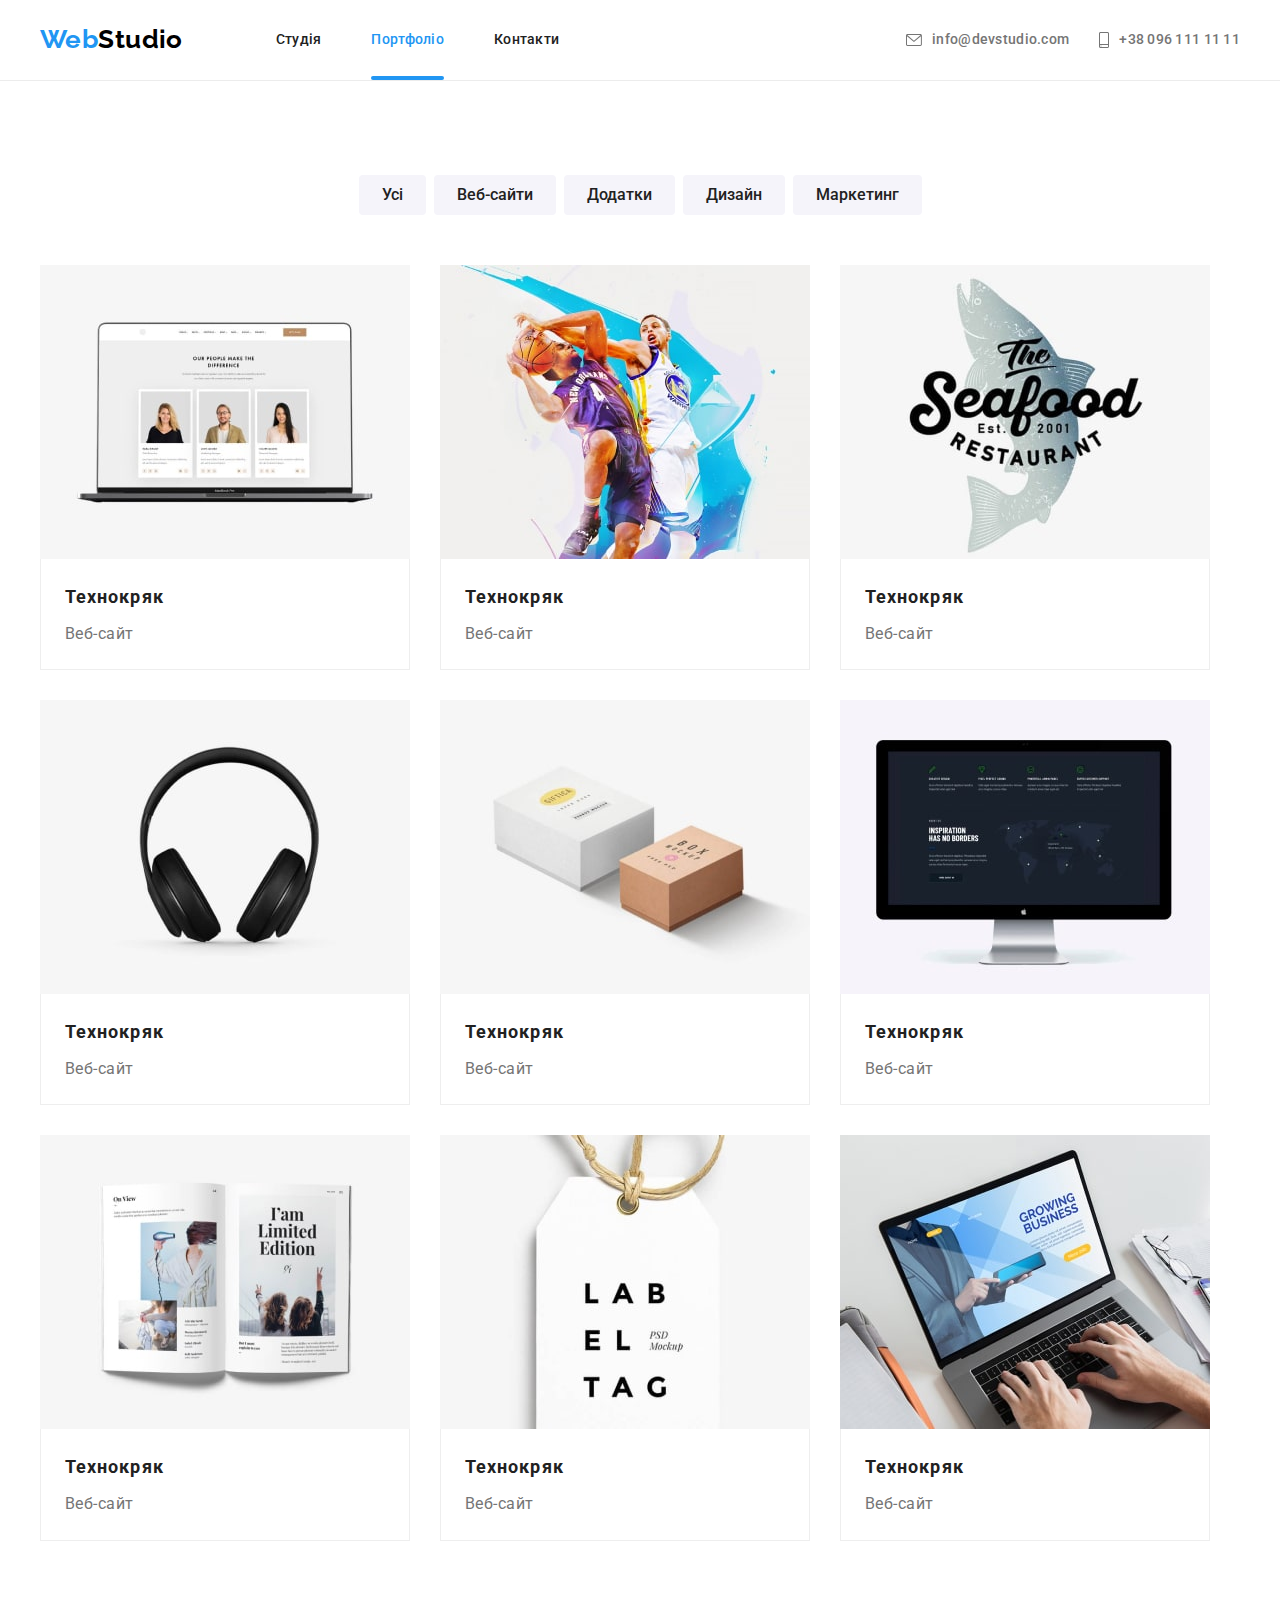
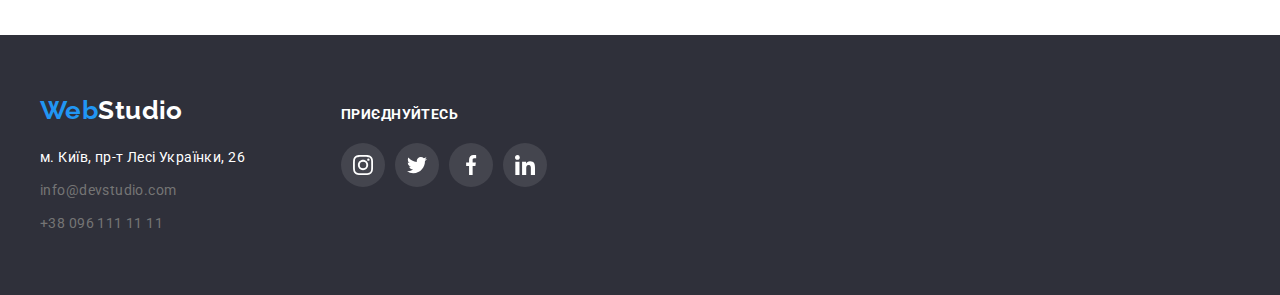
==== portfolio.html @ 0e1ecf7b "Розмітка form Footer" ====
<!DOCTYPE html>
<html lang="uk">
  <head>
    <link rel="stylesheet" href="/css/styles.css" />
    <meta charset="UTF-8" />
    <meta http-equiv="X-UA-Compatible" content="IE=edge" />
    <meta name="viewport" content="width=device-width, initial-scale=1.0" />
    <title>WebStudio</title>
    <link rel="preconnect" href="https://fonts.googleapis.com" />
    <link rel="preconnect" href="https://fonts.gstatic.com" crossorigin />
    <link
      href="https://fonts.googleapis.com/css2?family=Raleway:wght@700&family=Roboto:wght@400;500;700;900&display=swap"
      rel="stylesheet"
    />
    <link
      rel="stylesheet"
      href="https://cdnjs.cloudflare.com/ajax/libs/modern-normalize/1.1.0/modern-normalize.min.css"
      integrity="sha512-wpPYUAdjBVSE4KJnH1VR1HeZfpl1ub8YT/NKx4PuQ5NmX2tKuGu6U/JRp5y+Y8XG2tV+wKQpNHVUX03MfMFn9Q=="
      crossorigin="anonymous"
      referrerpolicy="no-referrer"
    />
    <link rel="stylesheet" href="./css/styles.css" />
  </head>

  <body>
    <!--шапка-->

    <header class="page-header">
      <div class="container header-cont">
        <nav class="header-nav">
          <a href="" class="header-logo link"><span class="logo-accent">Web</span>Studio</a>
          <ul class="site-nav list">
            <li class="site-nav-item">
              <a href="./index.html" class="site-nav-link link">Студія</a>
            </li>
            <li class="site-nav-item">
              <a href="./portfolio.html" class="site-nav-link current link">Портфоліо</a>
            </li>
            <li class="site-nav-item"><a href="" class="site-nav-link link">Контакти</a></li>
          </ul>
        </nav>

        <ul class="auth-nav list">
          <li class="auth-nav-item">
            <a href="mailto:info@devstudio.com" class="cont-link link">
              <svg width="16" height="12" class="auth-nav-icon">
                <use href="./images/icons.svg#icon-envelope"></use>
              </svg>
              info@devstudio.com
            </a>
          </li>
          <li class="auth-nav-item">
            <a href="tel:+380961111111" class="cont-link link"
              ><svg width="10" height="16" class="auth-nav-icon">
                <use href="./images/icons.svg#icon-smartphone"></use></svg
              >+38 096 111 11 11</a
            >
          </li>
        </ul>
      </div>
    </header>

    <main>
      <!--Заголовок сторінки/ приховати-->

      <section class="section">
        <div class="container">
          <!--Заголовок сторінки/ приховати-->
          <h1 class="visually-hidden">Портфоліо</h1>

          <ul class="list ptf-filter">
            <li class="item"><button type="button" class="button-ptf">Усі</button></li>
            <li class="item"><button type="button" class="button-ptf">Веб-сайти</button></li>
            <li class="item"><button type="button" class="button-ptf">Додатки</button></li>
            <li class="item"><button type="button" class="button-ptf">Дизайн</button></li>
            <li class="item"><button type="button" class="button-ptf">Маркетинг</button></li>
          </ul>

          <ul class="ptf-list list">
            <li class="ptf-item">
              <a href="" class="link ptf-link">
                <div class="ptf-thumb">
                  <img
                    src="./images/porfolio/img.techn-min.jpg"
                    alt="Зображення співробітників у моніторі"
                    width="370"
                  />
                  <div class="ptf-overlay">
                    <p>
                      Ресурс пропонує комплексні пропозиції з різним рівнем функціоналу та сервісів.
                      Все це дозволить відвідувачу отримати вичерпні відомості про компанію чи
                      приватну особу.
                    </p>
                  </div>
                </div>

                <div class="ptf-down-block">
                  <h2 class="ptf-title">Технокряк</h2>
                  <p class="ptf-project">Веб-сайт</p>
                </div>
              </a>
            </li>

            <li class="ptf-item">
              <a href="" class="link ptf-link">
                <div class="ptf-thumb">
                  <img
                    src="./images/porfolio/img.poster-min.jpg"
                    alt="2 баскетболіста з м'ячем"
                    width="370"
                  />
                  <div class="ptf-overlay">
                    <p>
                      Ресурс пропонує комплексні пропозиції з різним рівнем функціоналу та сервісів.
                      Все це дозволить відвідувачу отримати вичерпні відомості про компанію чи
                      приватну особу.
                    </p>
                  </div>
                </div>

                <div class="ptf-down-block">
                  <h2 class="ptf-title">Технокряк</h2>
                  <p class="ptf-project">Веб-сайт</p>
                </div>
              </a>
            </li>

            <li class="ptf-item">
              <a href="" class="link ptf-link">
                <div class="ptf-thumb">
                  <img
                    src="./images/porfolio/img.seafood-min.jpg"
                    alt="Назва ресторану на фоні риби"
                    width="370"
                  />
                  <div class="ptf-overlay">
                    <p>
                      Ресурс пропонує комплексні пропозиції з різним рівнем функціоналу та сервісів.
                      Все це дозволить відвідувачу отримати вичерпні відомості про компанію чи
                      приватну особу.
                    </p>
                  </div>
                </div>

                <div class="ptf-down-block">
                  <h2 class="ptf-title">Технокряк</h2>
                  <p class="ptf-project">Веб-сайт</p>
                </div>
              </a>
            </li>

            <li class="ptf-item">
              <a href="" class="link ptf-link">
                <div class="ptf-thumb">
                  <img src="./images/porfolio/img.prime-min.jpg" alt="навушники" width="370" />
                  <div class="ptf-overlay">
                    <p>
                      Ресурс пропонує комплексні пропозиції з різним рівнем функціоналу та сервісів.
                      Все це дозволить відвідувачу отримати вичерпні відомості про компанію чи
                      приватну особу.
                    </p>
                  </div>
                </div>

                <div class="ptf-down-block">
                  <h2 class="ptf-title">Технокряк</h2>
                  <p class="ptf-project">Веб-сайт</p>
                </div>
              </a>
            </li>

            <li class="ptf-item">
              <a href="" class="link ptf-link">
                <div class="ptf-thumb">
                  <img src="./images/porfolio/img.boxes-min.jpg" alt="2 коробки" width="370" />
                  <div class="ptf-overlay">
                    <p>
                      Ресурс пропонує комплексні пропозиції з різним рівнем функціоналу та сервісів.
                      Все це дозволить відвідувачу отримати вичерпні відомості про компанію чи
                      приватну особу.
                    </p>
                  </div>
                </div>

                <div class="ptf-down-block">
                  <h2 class="ptf-title">Технокряк</h2>
                  <p class="ptf-project">Веб-сайт</p>
                </div>
              </a>
            </li>

            <li class="ptf-item">
              <a href="" class="link ptf-link">
                <div class="ptf-thumb">
                  <img
                    src="./images/porfolio/img.inspiration-min.jpg"
                    alt="Монітор комп'ютера із зображенням мапи світу"
                    width="370"
                  />
                  <div class="ptf-overlay">
                    <p>
                      Ресурс пропонує комплексні пропозиції з різним рівнем функціоналу та сервісів.
                      Все це дозволить відвідувачу отримати вичерпні відомості про компанію чи
                      приватну особу.
                    </p>
                  </div>
                </div>

                <div class="ptf-down-block">
                  <h2 class="ptf-title">Технокряк</h2>
                  <p class="ptf-project">Веб-сайт</p>
                </div>
              </a>
            </li>

            <li class="ptf-item last-line">
              <a href="" class="link ptf-link">
                <div class="ptf-thumb">
                  <img
                    src="./images/porfolio/img.limited-min.jpg"
                    alt="розгорнута книга"
                    width="370"
                  />
                  <div class="ptf-overlay">
                    <p>
                      Ресурс пропонує комплексні пропозиції з різним рівнем функціоналу та сервісів.
                      Все це дозволить відвідувачу отримати вичерпні відомості про компанію чи
                      приватну особу.
                    </p>
                  </div>
                </div>

                <div class="ptf-down-block">
                  <h2 class="ptf-title">Технокряк</h2>
                  <p class="ptf-project">Веб-сайт</p>
                </div>
              </a>
            </li>

            <li class="ptf-item last-line">
              <a href="" class="link ptf-link">
                <div class="ptf-thumb">
                  <img
                    src="./images/porfolio/img.lab-min.jpg"
                    alt="Етикетка з надписом LAB EL TAG"
                    width="370"
                  />
                  <div class="ptf-overlay">
                    <p>
                      Ресурс пропонує комплексні пропозиції з різним рівнем функціоналу та сервісів.
                      Все це дозволить відвідувачу отримати вичерпні відомості про компанію чи
                      приватну особу.
                    </p>
                  </div>
                </div>

                <div class="ptf-down-block">
                  <h2 class="ptf-title">Технокряк</h2>
                  <p class="ptf-project">Веб-сайт</p>
                </div>
              </a>
            </li>

            <li class="ptf-item last-line">
              <a href="" class="link ptf-link">
                <div class="ptf-thumb">
                  <img
                    src="./images/porfolio/img.growing-min.jpg"
                    alt="Руки, які печатають на клавіатурі ноутбука"
                    width="370"
                  />
                  <div class="ptf-overlay">
                    <p>
                      Ресурс пропонує комплексні пропозиції з різним рівнем функціоналу та сервісів.
                      Все це дозволить відвідувачу отримати вичерпні відомості про компанію чи
                      приватну особу.
                    </p>
                  </div>
                </div>

                <div class="ptf-down-block">
                  <h2 class="ptf-title">Технокряк</h2>
                  <p class="ptf-project">Веб-сайт</p>
                </div>
              </a>
            </li>
          </ul>
        </div>
      </section>
    </main>

    <footer class="foot">
      <div class="container foot-cont">
        <div class="foot-adress">
          <a href="" class="foot-logo logo link"><span class="logo-accent">Web</span>Studio</a>
          <address>
            <ul class="foot-address-list list">
              <li>
                <a href="" class="foot-address-link link">м. Київ, пр-т Лесі Українки, 26</a>
              </li>
              <li>
                <a href="mailto:info@devstudio.com" class="foot-contakts-link link"
                  >info@devstudio.com</a
                >
              </li>
              <li>
                <a href="tel:+380961111111" class="foot-contakts-link link">+38 096 111 11 11</a>
              </li>
            </ul>
          </address>
        </div>

        <div class="foot-wellcome">
          <h3 class="foot-title title">приєднуйтесь</h3>
          <ul class="wellcome-list list">
            <li class="foot-icons-item">
              <a class="foot-soc-link" href="">
                <svg width="20" height="20" class="foot-soc-icon">
                  <use href="./images/icons.svg#icon-instagram"></use>
                </svg>
              </a>
            </li>
            <li class="foot-icons-item">
              <a class="foot-soc-link" href="">
                <svg width="20" height="20" class="foot-soc-icon">
                  <use href="./images/icons.svg#icon-twitter"></use>
                </svg>
              </a>
            </li>
            <li class="foot-icons-item">
              <a class="foot-soc-link" href="">
                <svg width="20" height="20" class="foot-soc-icon">
                  <use href="./images/icons.svg#icon-facebook"></use>
                </svg>
              </a>
            </li>
            <li class="foot-icons-item">
              <a class="foot-soc-link" href="">
                <svg width="20" height="20" class="foot-soc-icon">
                  <use href="./images/icons.svg#icon-linkedin"></use>
                </svg>
              </a>
            </li>
          </ul>
        </div>
      </div>
    </footer>
    <div class="backdrop is-hidden data-modal">
      <div class="modal">
        <button class="modal-button">
          <svg width="18" height="18" class="modal-button-icon">
            <use href="./images/icons.svg#icon-close-black-modal"></use>
          </svg>
        </button>
      </div>
    </div>

    <script src="./js/modal.js"></script>
  </body>
</html>
---- css/styles.css ----
/* Колір основного тексту #757575 */
/* Додатковий колір #212121 */
/* Білий (Хедер) #FFFFFF */
/* Чорний #000000 */
/* Сірий фон #2F303A; */
/* Акцент #2196F3 */
/* Фон додатковий #F5F4FA; */
:root {
  --brand-color: #757575;
  --second-color: #212121;
  --main-background: #ffffff;
  --background-head: #2f303a;
  --background-add: #f5f4fa;
  --accent-color: #2196f3;
  --head-logo: #000000;
  --border-color: #eeeeee;
  --line-header: #ececec;
  --soc-link: #afb1b8;
}
body {
  margin: 0;
  background-color: var(--main-background);
  color: var(--brand-color);
  font-family: 'Roboto', sans-serif;
  font-size: 14px;
  letter-spacing: 0.03em;
}

/* -----Utilit classes---- */
.list {
  padding: 0;
  margin: 0;
  list-style: none;
}

.link {
  text-decoration: none;
}

h1,
h2,
h3,
h4,
h5,
h6,
p {
  margin: 0;
}
ul {
  margin: 0;
  padding-left: 0;
}
img {
  display: block;
}
.title {
  margin-bottom: 10px;

  font-weight: 700;
  font-size: 14px;
  line-height: 1.14;
  letter-spacing: 0.03em;
  text-transform: uppercase;
}
.visually-hidden {
  position: absolute;
  width: 1px;
  height: 1px;
  margin: -1px;
  border: 0;
  padding: 0;
  white-space: nowrap;
  clip-path: inset(100%);
  clip: rect(0 0 0 0);
  overflow: hidden;
}

.button {
  border-radius: 4px;
  border: none;

  display: inline-block;

  font-family: inherit;
  cursor: pointer;

  background-color: var(--accent-color);
  color: var(--main-background);

  font-weight: 700;
  font-size: 16px;
  line-height: 1.88;
  /* display: flex; */
  /* align-items: center; */
  text-align: center;
  letter-spacing: 0.06em;
}

/*-------outline и beckground убрать--------*/

.container {
  width: 1200px;
  margin: 0 auto;
  /* margin: 0 auto; то же самое*/
  padding-right: 15px;
  padding-left: 15px;
  /* outline: 2px solid tomato; */
}

/* -----------------header ----------*/

.page-header {
  border-bottom: 1px solid var(--line-header);
}
/* .header-cont {
  /* border-bottom: 1px solid var(--line-header); 
} */
.header-cont,
.header-nav,
.auth-nav,
.cont-link {
  display: flex;
  align-items: center;
}
.header-cont {
  height: 80px;
}

.header-logo {
  margin-right: 93px;

  color: var(--head-logo);
  font-weight: 700;
  font-size: 26px;
  line-height: 1.2;
  font-family: 'Raleway', sans-serif;
}
.logo-accent {
  color: var(--accent-color);
}
.site-nav {
  display: flex;
}
.site-nav-link {
  position: relative;

  display: block;
  align-items: center;
  padding-top: 32px;
  padding-bottom: 32px;

  color: var(--second-color);

  font-weight: 500;
  line-height: 1.14;
  letter-spacing: 0.02em;

  transition-property: color, background-color, box-shadow;
  transition-duration: 250ms;
  transition-timing-function: cubic-bezier(0.4, 0, 0.2, 1);
}
.site-nav-link:hover,
.site-nav-link:focus,
.site-nav-link:active {
  color: var(--accent-color);
}
.site-nav-link.current {
  color: var(--accent-color);
}
.site-nav .site-nav-item + .site-nav-item {
  margin-left: 50px;
}
/* .site-nav .item:not(:last-child) {
  margin-right: 50px;
} */
.site-nav-link.current::after {
  content: '';
  position: absolute;

  bottom: 0;
  left: 0;

  width: 100%;
  height: 4px;

  border-radius: 2px;
  background-color: var(--accent-color);
}

.auth-nav {
  margin-left: auto;
  justify-content: center;

  gap: 10;
}

.auth-nav .auth-nav-item + .auth-nav-item {
  margin-left: 30px;
}
.auth-nav-icon {
  fill: currentColor;
  margin-right: 10px;
}
/* .item .cont-link::before {
  display: inline-block;
  content: '';
  margin-right: 10px;
  background-size: contain;
  /* background-position: bottom; 
} */
/* .item .cont-link.icon-letter::before {
  height: 12px;
  width: 16px;
  background-image: url(../images/icons/letter-icon.svg);
}
.item .cont-link.icon-mobile::before {
  height: 16px;
  width: 10px;
  background-image: url(../images/icons/mobile-icon.svg);
} */
.cont-link {
  color: var(--brand-color);

  font-weight: 500;
  line-height: 1.14;
  letter-spacing: 0.02em;

  transition-property: color, background-color, box-shadow;
  transition-duration: 250ms;
  transition-timing-function: cubic-bezier(0.4, 0, 0.2, 1);
}
.cont-link:hover,
.contakts .cont-link:focus {
  color: var(--accent-color);
}
/* .icon-letter:hover,
.icon-letter:focus {
  color: var(--accent-color);
} */
/* Main */
/* -----------hero-------------- */
/* Героя сказано - в контейнер не оборачиваем */
/* .hero-container {
  width: 1600px;
  height: 600px;
  margin-left: auto;
  margin-right: auto;
  padding-top: 200px;

  background-color: var(--background-head);
  /* margin: 0 auto; то же самое*/
/* padding-left: 15px;
  padding-right: 15px; 
} */
.hero {
  text-align: center;
  /* background-color: var(--background-head); */

  max-width: 1600px;
  height: 600px;
  padding-top: 200px;
  padding-bottom: 200px;

  background-image: linear-gradient(to right, rgba(47, 48, 58, 0.4), rgba(47, 48, 58, 0.4)),
    url(../images/Img-Overlay.jpg);

  background-size: cover;
  background-repeat: no-repeat;
  background-position: center;
}
.hero-title {
  color: var(--main-background);
  width: 696px;
  margin-left: auto;
  margin-right: auto;

  font-weight: 900;
  font-size: 44px;
  line-height: 1.36;

  letter-spacing: 0.06em;
  text-transform: uppercase;

  margin-bottom: 30px;
}
.hero-button {
  min-width: 216px;
  padding: 10px 30px;
}

/* ---------------MAIN--------------------- */

/* section bacgr убр*/
.section {
  padding-top: 94px;
  padding-bottom: 94px;
}
.section.no-padding-top {
  padding-top: 0;
}
.section-title {
  margin-bottom: 50px;

  color: var(--second-color);

  font-size: 36px;
  line-height: 1.17;
  text-align: center;
  letter-spacing: 0.03em;
}

/* ---------benefits---------- */

.benefits-list {
  display: flex;
  flex-wrap: wrap;
  margin: -15px;

  line-height: 1.7;
}
.benefits-icons-bg {
  background-color: var(--background-add);
  border-radius: 4px;

  height: 120px;
  margin-bottom: 20px;

  display: flex;
  justify-content: center;
  align-items: center;
}

.benefits-list .benefits-item {
  width: 270px;
  margin: 15px;
}
/* .benefits-list .item::before {
  display: block;
  content: '';
  height: 120px;
  background-size: contain;
  margin-bottom: 30px;
  /* background-color: #2f303a;
  outline: 1px solid red; 
}
/* .benefits-list .item.icon-radar::before {
  background-image: url(../images/icons/radar-icon.svg);
}
.benefits-list .item.icon-clock::before {
  background-image: url(../images/icons/clock-icon.svg);
}
.benefits-list .item.icon-computer::before {
  background-image: url(../images/icons/computer-icon.svg);
}
.benefits-list .item.icon-astronaut::before {
  background-image: url(../images/icons/astronaut-icon.svg);
} */

.benefits-title {
  color: var(--second-color);
}

/* -------------work-------------- */
.work-list {
  display: flex;
  flex-wrap: wrap;
  margin: -15px;
}
.work-list .work-item {
  margin: 15px;
}
.work-thumb {
  position: relative;
}
.work-label {
  position: absolute;
  bottom: 0;

  display: flex;
  justify-content: center;
  align-items: center;

  width: 100%;
  height: 70px;

  background-color: rgba(47, 48, 58, 0.8);
}
.work-item .title {
  margin-bottom: 0;
  color: var(--main-background);
}
/* ------------team--------------- */

.section-team {
  background-color: var(--background-add);
}
.team-list {
  display: flex;
  flex-wrap: wrap;
  /* -----возм нужно заменить на align-items----- */
  text-align: center;
  margin: -15px;

  font-size: 16px;
  line-height: 1.2;
}

/* ---------team list возм убр----------- */
.team-list .team-item {
  margin: 15px;
  padding-bottom: 30px;

  background-color: var(--main-background);
  box-shadow: 0px 1px 3px rgba(0, 0, 0, 0.12), 0px 1px 1px rgba(0, 0, 0, 0.14),
    0px 2px 1px rgba(0, 0, 0, 0.2);
  border-radius: 0px 0px 4px 4px;
}

.team-title {
  margin-top: 30px;
  margin-bottom: 10px;

  color: var(--second-color);

  font-weight: 500;
  font-size: 16px;
  line-height: 1.2;
  letter-spacing: 0.03em;
}
.team-list .icons-list {
  margin-top: 16px;
}
.icons-list {
  display: flex;
  justify-content: center;
  align-items: center;
}

.team-icons-item {
  width: 44px;
  height: 44px;
}
.team-icons-item:not(:last-child) {
  margin-right: 10px;
}

.team-soc-link {
  color: var(--soc-link);

  display: flex;
  justify-content: center;
  align-items: center;

  border-radius: 50%;
  width: 100%;
  height: 100%;

  transition-property: color, background-color, box-shadow;
  transition-duration: 250ms;
  transition-timing-function: cubic-bezier(0.4, 0, 0.2, 1);
}
.team-soc-link:hover,
.team-soc-link:focus {
  background-color: var(--accent-color);
  color: var(--main-background);
}
.team-icon {
  fill: currentColor;
}

/* .icons .icon:not(:last-child) {
  margin-right: 10px;
} */
/* .icon-insta {
  background-image: url(../images/icons/instagram.svg);
}
.icon-tw {
  background-image: url(../images/icons/twitter.svg);
}
.icon-fb {
  background-image: url(../images/icons/facebook.svg);
}
.icon-ln {
  background-image: url(../images/icons/linkedin.svg);
} */

/* ----------Clients-------------- */
.clients-list {
  display: flex;
  flex-wrap: wrap;
  justify-content: center;
  align-items: center;
  gap: 30px;
}
/* --------возм нужно color задать ------------*/
.clients-item {
  width: 170px;
  height: 92px;
}
.clients-link {
  display: flex;
  justify-content: center;
  align-items: center;

  border: 1px solid #afb1b8;
  border-radius: 4px;

  width: 100%;
  height: 100%;
  color: var(--soc-link);

  transition-property: color, background-color, box-shadow;
  transition-duration: 250ms;
  transition-timing-function: cubic-bezier(0.4, 0, 0.2, 1);
}

/* .clients-item:hover,
.clients-item:focus {
  color: var(--accent-color);
} */
.clients-link:hover,
.clients-link:focus {
  color: var(--accent-color);
  border-color: var(--accent-color);
}

.klients-icon {
  fill: currentColor;
}

/*---------- footer------------ */

.foot {
  background-color: var(--background-head);
  padding-top: 60px;
  padding-bottom: 60px;
}
.foot-cont {
  display: flex;
}

.foot-logo {
  display: block;
  margin-bottom: 20px;

  color: var(--main-background);

  font-family: 'Raleway', sans-serif;
  font-weight: 700;
  font-size: 26px;
  line-height: 1.2;
}

.foot-address-list {
  width: 231px;
  font-style: normal;
  line-height: 1.7;
}
.foot-address-link {
  /* display: block; */
  color: var(--main-background);

  transition-property: color, background-color, box-shadow;
  transition-duration: 250ms;
  transition-timing-function: cubic-bezier(0.4, 0, 0.2, 1);
}
.foot-address-link:hover,
.foot-address-link:focus {
  color: var(--accent-color);
}

.foot-contakts-link {
  display: block;
  margin-top: 9px;

  color: var(--brand-color);
  transition-property: color, background-color, box-shadow;
  transition-duration: 250ms;
  transition-timing-function: cubic-bezier(0.4, 0, 0.2, 1);
}

.foot-contakts-link:hover,
.foot-contakts-link:focus {
  color: var(--accent-color);
}
/* .foot-address {
  width: 231px;
} */
.foot-wellcome {
  margin-left: 70px;
}
.foot-title.title {
  margin-top: 12px;
  margin-bottom: 20px;
  color: var(--main-background);
}
.wellcome-list {
  display: flex;
  gap: 10px;
}
.foot-icons-item {
  width: 44px;
  height: 44px;
}
.foot-soc-link {
  display: flex;
  justify-content: center;
  align-items: center;

  width: 100%;
  height: 100%;
  border-radius: 50%;
  background-color: rgba(255, 255, 255, 0.1);
  color: var(--main-background);

  transition-property: color, background-color, box-shadow;
  transition-duration: 250ms;
  transition-timing-function: cubic-bezier(0.4, 0, 0.2, 1);
}
.foot-soc-link:hover,
.foot-soc-link:focus {
  background-color: var(--accent-color);
}
.foot-soc-icon {
  fill: currentColor;
}

.foot-form {
  margin-left: auto;
}
.foot-button {
  min-width: 200px;
  padding: 10px 28px;
}

/* --------portfolio------------- */

.ptf-filter {
  display: flex;
  margin-bottom: 50px;
  margin-left: auto;
  justify-content: center;
}
.ptf-filter .item:not(:last-child) {
  margin-right: 8px;
}
.button-ptf {
  /* margin-right: 5px; */

  border-radius: 4px;
  padding: 6px 22px;
  display: inline-block;
  min-width: 43px;
  border: 1px solid transparent;

  font-family: inherit;
  cursor: pointer;

  color: var(--second-color);
  background-color: var(--background-add);

  font-weight: 500;
  font-size: 16px;
  line-height: 1.6;
  text-align: center;

  transition-property: color, background-color, box-shadow;
  transition-duration: 250ms;
  transition-timing-function: cubic-bezier(0.4, 0, 0.2, 1);
}
.button-ptf:hover,
.button-ptf:focus {
  background-color: var(--accent-color);
  color: var(--main-background);
  box-shadow: 0px 3px 1px rgba(0, 0, 0, 0.1), 0px 1px 2px rgba(0, 0, 0, 0.08),
    0px 2px 2px rgba(0, 0, 0, 0.12);
}

/* -----------cards------------- */

.ptf-list {
  display: flex;
  flex-wrap: wrap;
  margin-top: -30px;
  margin-left: -30px;
}
.ptf-item {
  margin-top: 30px;
  margin-left: 30px;

  transition-property: color, background-color, box-shadow;
  transition-duration: 250ms;
  transition-timing-function: cubic-bezier(0.4, 0, 0.2, 1);
}

/* ------------overlay-------------- */
.ptf-thumb {
  position: relative;
  overflow: hidden;

  /* display: flex;
  justify-content: center;
  align-items: center; */
}

.ptf-overlay {
  position: absolute;
  top: 0;
  left: 0;

  /* display: block;
  padding: 63px, 24px; */
  width: 100%;
  height: 100%;
  background-color: rgba(33, 150, 243, 0.9);

  transition-property: transform;

  transform: translateY(110%);
  transition-duration: 250ms;
  transition-timing-function: cubic-bezier(0.4, 0, 0.2, 1);
}

.ptf-overlay > p {
  padding: 63px 24px;

  font-size: 18px;
  line-height: 1.56;
  letter-spacing: 0.03em;

  color: var(--main-background);
}
.ptf-item:hover {
  box-shadow: 0px 1px 1px rgba(0, 0, 0, 0.12), 0px 4px 4px rgba(0, 0, 0, 0.06),
    1px 4px 6px rgba(0, 0, 0, 0.16);
}

.ptf-item:hover .ptf-overlay {
  box-shadow: 0px 1px 1px rgba(0, 0, 0, 0.12), 0px 4px 4px rgba(0, 0, 0, 0.06),
    1px 4px 6px rgba(0, 0, 0, 0.16);

  transform: translatex(0);
}
/* -------------------------------------------------- */

/* .ptf-item:not(:nth-child(3n)) {
  margin-right: 30px;
  margin-bottom: 30px;
}
.ptf-item:nth-last-child(-n + 3) {
  margin-bottom: 0;
} */
.ptf-title {
  margin-bottom: 4px;

  color: var(--second-color);

  font-size: 18px;
  line-height: 2;
  letter-spacing: 0.06em;
}
.ptf-down-block {
  flex-basis: auto;
  padding: 20px 24px;

  border: 1px solid var(--border-color);
  border-top: none;
}
/* .ptf-img {
  border: 1px solid transparent;
} */
.ptf-cont:nth-child(3n) {
  margin-right: 0;
}
.ptf-cont:nth-last-child(-n + 3) {
  margin-bottom: 0;
}
/* .ptf-item {
  display: block;
}
.ptf-link {
  display: block;
  width: 370px;
  margin-right: 30px;
  margin-bottom: 30px;
}
.ptf-link:nth-child(3n) {
  margin-right: 0;
}
.ptf-link:nth-last-child(-n + 3) {
  margin-bottom: 0;
} */
.ptf-project {
  color: var(--brand-color);

  font-size: 16px;
  line-height: 1.9;
}

/* -----------------MODAL--------------------- */

.backdrop {
  position: fixed;
  top: 0;
  left: 0;

  width: 100%;
  height: 100%;

  background-color: rgba(0, 0, 0, 0.2);

  /* transition-property: transform, opacity; */
  transition: opacity 250ms;
  opacity: 1;
  /* scale: 1; */
  /* transform-origin: right bottom; */
}
.backdrop.is-hidden {
  /* visibility: visible; */
  opacity: 0;
  /* scale: 1.5; */
  pointer-events: none;
}
/* .backdrop:hover {
  visibility: visible;
  opacity: 0;
  pointer-events: none;
} */
.backdrop.is-hidden .modal {
  transform: translate(-50%, -50%) scale(1.5);
  /* opacity: 0; */
}
.modal {
  position: absolute;
  top: 50%;
  left: 50%;

  min-width: 528px;
  min-height: 581px;

  background-color: var(--main-background);
  box-shadow: 0px 1px 3px rgba(0, 0, 0, 0.12), 0px 1px 1px rgba(0, 0, 0, 0.14),
    0px 2px 1px rgba(0, 0, 0, 0.2);
  border-radius: 4px;

  transform: translate(-50%, -50%) scale(1);
  transition: transform 250ms;
  /* opacity: 1; */
  /* transition-property: transform, opacity; */
  /* transform: translate(-50%, -50%) scale(1);
  transition: 250ms; */
  /* opacity: 1; */
}
.modal-button {
  position: absolute;
  top: 8px;
  right: 8px;

  display: flex;
  justify-content: center;
  align-items: center;

  width: 30px;
  height: 30px;
  border: 1px solid rgba(0, 0, 0, 0.1);
  border-radius: 50%;
  color: var(--head-logo);
  background-color: var(--main-background);
}
/* .modal-button-smile {
  position: absolute;
  top: 50%;
  left: 50%;
  transform: translate(-50%, -50%);
  /* transform: perspective(600px) rotate(40deg); */

/* display: flex;
  justify-content: center;
  align-items: center;

  width: 200px;
  height: 200px;
  border: 1px solid rgba(0, 0, 0, 0.1);
  border-radius: 50%;
  color: var(--head-logo);
  background-color: yellow;
}  */
/* .modal-button-icon {
  fill: currentColor;
} */
---- css/styles.css ----
/* Колір основного тексту #757575 */
/* Додатковий колір #212121 */
/* Білий (Хедер) #FFFFFF */
/* Чорний #000000 */
/* Сірий фон #2F303A; */
/* Акцент #2196F3 */
/* Фон додатковий #F5F4FA; */
:root {
  --brand-color: #757575;
  --second-color: #212121;
  --main-background: #ffffff;
  --background-head: #2f303a;
  --background-add: #f5f4fa;
  --accent-color: #2196f3;
  --head-logo: #000000;
  --border-color: #eeeeee;
  --line-header: #ececec;
  --soc-link: #afb1b8;
}
body {
  margin: 0;
  background-color: var(--main-background);
  color: var(--brand-color);
  font-family: 'Roboto', sans-serif;
  font-size: 14px;
  letter-spacing: 0.03em;
}

/* -----Utilit classes---- */
.list {
  padding: 0;
  margin: 0;
  list-style: none;
}

.link {
  text-decoration: none;
}

h1,
h2,
h3,
h4,
h5,
h6,
p {
  margin: 0;
}
ul {
  margin: 0;
  padding-left: 0;
}
img {
  display: block;
}
.title {
  margin-bottom: 10px;

  font-weight: 700;
  font-size: 14px;
  line-height: 1.14;
  letter-spacing: 0.03em;
  text-transform: uppercase;
}
.visually-hidden {
  position: absolute;
  width: 1px;
  height: 1px;
  margin: -1px;
  border: 0;
  padding: 0;
  white-space: nowrap;
  clip-path: inset(100%);
  clip: rect(0 0 0 0);
  overflow: hidden;
}

.button {
  border-radius: 4px;
  border: none;

  display: inline-block;

  font-family: inherit;
  cursor: pointer;

  background-color: var(--accent-color);
  color: var(--main-background);

  font-weight: 700;
  font-size: 16px;
  line-height: 1.88;
  /* display: flex; */
  /* align-items: center; */
  text-align: center;
  letter-spacing: 0.06em;
}

/*-------outline и beckground убрать--------*/

.container {
  width: 1200px;
  margin: 0 auto;
  /* margin: 0 auto; то же самое*/
  padding-right: 15px;
  padding-left: 15px;
  /* outline: 2px solid tomato; */
}

/* -----------------header ----------*/

.page-header {
  border-bottom: 1px solid var(--line-header);
}
/* .header-cont {
  /* border-bottom: 1px solid var(--line-header); 
} */
.header-cont,
.header-nav,
.auth-nav,
.cont-link {
  display: flex;
  align-items: center;
}
.header-cont {
  height: 80px;
}

.header-logo {
  margin-right: 93px;

  color: var(--head-logo);
  font-weight: 700;
  font-size: 26px;
  line-height: 1.2;
  font-family: 'Raleway', sans-serif;
}
.logo-accent {
  color: var(--accent-color);
}
.site-nav {
  display: flex;
}
.site-nav-link {
  position: relative;

  display: block;
  align-items: center;
  padding-top: 32px;
  padding-bottom: 32px;

  color: var(--second-color);

  font-weight: 500;
  line-height: 1.14;
  letter-spacing: 0.02em;

  transition-property: color, background-color, box-shadow;
  transition-duration: 250ms;
  transition-timing-function: cubic-bezier(0.4, 0, 0.2, 1);
}
.site-nav-link:hover,
.site-nav-link:focus,
.site-nav-link:active {
  color: var(--accent-color);
}
.site-nav-link.current {
  color: var(--accent-color);
}
.site-nav .site-nav-item + .site-nav-item {
  margin-left: 50px;
}
/* .site-nav .item:not(:last-child) {
  margin-right: 50px;
} */
.site-nav-link.current::after {
  content: '';
  position: absolute;

  bottom: 0;
  left: 0;

  width: 100%;
  height: 4px;

  border-radius: 2px;
  background-color: var(--accent-color);
}

.auth-nav {
  margin-left: auto;
  justify-content: center;

  gap: 10;
}

.auth-nav .auth-nav-item + .auth-nav-item {
  margin-left: 30px;
}
.auth-nav-icon {
  fill: currentColor;
  margin-right: 10px;
}
/* .item .cont-link::before {
  display: inline-block;
  content: '';
  margin-right: 10px;
  background-size: contain;
  /* background-position: bottom; 
} */
/* .item .cont-link.icon-letter::before {
  height: 12px;
  width: 16px;
  background-image: url(../images/icons/letter-icon.svg);
}
.item .cont-link.icon-mobile::before {
  height: 16px;
  width: 10px;
  background-image: url(../images/icons/mobile-icon.svg);
} */
.cont-link {
  color: var(--brand-color);

  font-weight: 500;
  line-height: 1.14;
  letter-spacing: 0.02em;

  transition-property: color, background-color, box-shadow;
  transition-duration: 250ms;
  transition-timing-function: cubic-bezier(0.4, 0, 0.2, 1);
}
.cont-link:hover,
.contakts .cont-link:focus {
  color: var(--accent-color);
}
/* .icon-letter:hover,
.icon-letter:focus {
  color: var(--accent-color);
} */
/* Main */
/* -----------hero-------------- */
/* Героя сказано - в контейнер не оборачиваем */
/* .hero-container {
  width: 1600px;
  height: 600px;
  margin-left: auto;
  margin-right: auto;
  padding-top: 200px;

  background-color: var(--background-head);
  /* margin: 0 auto; то же самое*/
/* padding-left: 15px;
  padding-right: 15px; 
} */
.hero {
  text-align: center;
  /* background-color: var(--background-head); */

  max-width: 1600px;
  height: 600px;
  padding-top: 200px;
  padding-bottom: 200px;

  background-image: linear-gradient(to right, rgba(47, 48, 58, 0.4), rgba(47, 48, 58, 0.4)),
    url(../images/Img-Overlay.jpg);

  background-size: cover;
  background-repeat: no-repeat;
  background-position: center;
}
.hero-title {
  color: var(--main-background);
  width: 696px;
  margin-left: auto;
  margin-right: auto;

  font-weight: 900;
  font-size: 44px;
  line-height: 1.36;

  letter-spacing: 0.06em;
  text-transform: uppercase;

  margin-bottom: 30px;
}
.hero-button {
  min-width: 216px;
  padding: 10px 30px;
}

/* ---------------MAIN--------------------- */

/* section bacgr убр*/
.section {
  padding-top: 94px;
  padding-bottom: 94px;
}
.section.no-padding-top {
  padding-top: 0;
}
.section-title {
  margin-bottom: 50px;

  color: var(--second-color);

  font-size: 36px;
  line-height: 1.17;
  text-align: center;
  letter-spacing: 0.03em;
}

/* ---------benefits---------- */

.benefits-list {
  display: flex;
  flex-wrap: wrap;
  margin: -15px;

  line-height: 1.7;
}
.benefits-icons-bg {
  background-color: var(--background-add);
  border-radius: 4px;

  height: 120px;
  margin-bottom: 20px;

  display: flex;
  justify-content: center;
  align-items: center;
}

.benefits-list .benefits-item {
  width: 270px;
  margin: 15px;
}
/* .benefits-list .item::before {
  display: block;
  content: '';
  height: 120px;
  background-size: contain;
  margin-bottom: 30px;
  /* background-color: #2f303a;
  outline: 1px solid red; 
}
/* .benefits-list .item.icon-radar::before {
  background-image: url(../images/icons/radar-icon.svg);
}
.benefits-list .item.icon-clock::before {
  background-image: url(../images/icons/clock-icon.svg);
}
.benefits-list .item.icon-computer::before {
  background-image: url(../images/icons/computer-icon.svg);
}
.benefits-list .item.icon-astronaut::before {
  background-image: url(../images/icons/astronaut-icon.svg);
} */

.benefits-title {
  color: var(--second-color);
}

/* -------------work-------------- */
.work-list {
  display: flex;
  flex-wrap: wrap;
  margin: -15px;
}
.work-list .work-item {
  margin: 15px;
}
.work-thumb {
  position: relative;
}
.work-label {
  position: absolute;
  bottom: 0;

  display: flex;
  justify-content: center;
  align-items: center;

  width: 100%;
  height: 70px;

  background-color: rgba(47, 48, 58, 0.8);
}
.work-item .title {
  margin-bottom: 0;
  color: var(--main-background);
}
/* ------------team--------------- */

.section-team {
  background-color: var(--background-add);
}
.team-list {
  display: flex;
  flex-wrap: wrap;
  /* -----возм нужно заменить на align-items----- */
  text-align: center;
  margin: -15px;

  font-size: 16px;
  line-height: 1.2;
}

/* ---------team list возм убр----------- */
.team-list .team-item {
  margin: 15px;
  padding-bottom: 30px;

  background-color: var(--main-background);
  box-shadow: 0px 1px 3px rgba(0, 0, 0, 0.12), 0px 1px 1px rgba(0, 0, 0, 0.14),
    0px 2px 1px rgba(0, 0, 0, 0.2);
  border-radius: 0px 0px 4px 4px;
}

.team-title {
  margin-top: 30px;
  margin-bottom: 10px;

  color: var(--second-color);

  font-weight: 500;
  font-size: 16px;
  line-height: 1.2;
  letter-spacing: 0.03em;
}
.team-list .icons-list {
  margin-top: 16px;
}
.icons-list {
  display: flex;
  justify-content: center;
  align-items: center;
}

.team-icons-item {
  width: 44px;
  height: 44px;
}
.team-icons-item:not(:last-child) {
  margin-right: 10px;
}

.team-soc-link {
  color: var(--soc-link);

  display: flex;
  justify-content: center;
  align-items: center;

  border-radius: 50%;
  width: 100%;
  height: 100%;

  transition-property: color, background-color, box-shadow;
  transition-duration: 250ms;
  transition-timing-function: cubic-bezier(0.4, 0, 0.2, 1);
}
.team-soc-link:hover,
.team-soc-link:focus {
  background-color: var(--accent-color);
  color: var(--main-background);
}
.team-icon {
  fill: currentColor;
}

/* .icons .icon:not(:last-child) {
  margin-right: 10px;
} */
/* .icon-insta {
  background-image: url(../images/icons/instagram.svg);
}
.icon-tw {
  background-image: url(../images/icons/twitter.svg);
}
.icon-fb {
  background-image: url(../images/icons/facebook.svg);
}
.icon-ln {
  background-image: url(../images/icons/linkedin.svg);
} */

/* ----------Clients-------------- */
.clients-list {
  display: flex;
  flex-wrap: wrap;
  justify-content: center;
  align-items: center;
  gap: 30px;
}
/* --------возм нужно color задать ------------*/
.clients-item {
  width: 170px;
  height: 92px;
}
.clients-link {
  display: flex;
  justify-content: center;
  align-items: center;

  border: 1px solid #afb1b8;
  border-radius: 4px;

  width: 100%;
  height: 100%;
  color: var(--soc-link);

  transition-property: color, background-color, box-shadow;
  transition-duration: 250ms;
  transition-timing-function: cubic-bezier(0.4, 0, 0.2, 1);
}

/* .clients-item:hover,
.clients-item:focus {
  color: var(--accent-color);
} */
.clients-link:hover,
.clients-link:focus {
  color: var(--accent-color);
  border-color: var(--accent-color);
}

.klients-icon {
  fill: currentColor;
}

/*---------- footer------------ */

.foot {
  background-color: var(--background-head);
  padding-top: 60px;
  padding-bottom: 60px;
}
.foot-cont {
  display: flex;
}

.foot-logo {
  display: block;
  margin-bottom: 20px;

  color: var(--main-background);

  font-family: 'Raleway', sans-serif;
  font-weight: 700;
  font-size: 26px;
  line-height: 1.2;
}

.foot-address-list {
  width: 231px;
  font-style: normal;
  line-height: 1.7;
}
.foot-address-link {
  /* display: block; */
  color: var(--main-background);

  transition-property: color, background-color, box-shadow;
  transition-duration: 250ms;
  transition-timing-function: cubic-bezier(0.4, 0, 0.2, 1);
}
.foot-address-link:hover,
.foot-address-link:focus {
  color: var(--accent-color);
}

.foot-contakts-link {
  display: block;
  margin-top: 9px;

  color: var(--brand-color);
  transition-property: color, background-color, box-shadow;
  transition-duration: 250ms;
  transition-timing-function: cubic-bezier(0.4, 0, 0.2, 1);
}

.foot-contakts-link:hover,
.foot-contakts-link:focus {
  color: var(--accent-color);
}
/* .foot-address {
  width: 231px;
} */
.foot-wellcome {
  margin-left: 70px;
}
.foot-title.title {
  margin-top: 12px;
  margin-bottom: 20px;
  color: var(--main-background);
}
.wellcome-list {
  display: flex;
  gap: 10px;
}
.foot-icons-item {
  width: 44px;
  height: 44px;
}
.foot-soc-link {
  display: flex;
  justify-content: center;
  align-items: center;

  width: 100%;
  height: 100%;
  border-radius: 50%;
  background-color: rgba(255, 255, 255, 0.1);
  color: var(--main-background);

  transition-property: color, background-color, box-shadow;
  transition-duration: 250ms;
  transition-timing-function: cubic-bezier(0.4, 0, 0.2, 1);
}
.foot-soc-link:hover,
.foot-soc-link:focus {
  background-color: var(--accent-color);
}
.foot-soc-icon {
  fill: currentColor;
}

.foot-form {
  margin-left: auto;
}
.foot-button {
  min-width: 200px;
  padding: 10px 28px;
}

/* --------portfolio------------- */

.ptf-filter {
  display: flex;
  margin-bottom: 50px;
  margin-left: auto;
  justify-content: center;
}
.ptf-filter .item:not(:last-child) {
  margin-right: 8px;
}
.button-ptf {
  /* margin-right: 5px; */

  border-radius: 4px;
  padding: 6px 22px;
  display: inline-block;
  min-width: 43px;
  border: 1px solid transparent;

  font-family: inherit;
  cursor: pointer;

  color: var(--second-color);
  background-color: var(--background-add);

  font-weight: 500;
  font-size: 16px;
  line-height: 1.6;
  text-align: center;

  transition-property: color, background-color, box-shadow;
  transition-duration: 250ms;
  transition-timing-function: cubic-bezier(0.4, 0, 0.2, 1);
}
.button-ptf:hover,
.button-ptf:focus {
  background-color: var(--accent-color);
  color: var(--main-background);
  box-shadow: 0px 3px 1px rgba(0, 0, 0, 0.1), 0px 1px 2px rgba(0, 0, 0, 0.08),
    0px 2px 2px rgba(0, 0, 0, 0.12);
}

/* -----------cards------------- */

.ptf-list {
  display: flex;
  flex-wrap: wrap;
  margin-top: -30px;
  margin-left: -30px;
}
.ptf-item {
  margin-top: 30px;
  margin-left: 30px;

  transition-property: color, background-color, box-shadow;
  transition-duration: 250ms;
  transition-timing-function: cubic-bezier(0.4, 0, 0.2, 1);
}

/* ------------overlay-------------- */
.ptf-thumb {
  position: relative;
  overflow: hidden;

  /* display: flex;
  justify-content: center;
  align-items: center; */
}

.ptf-overlay {
  position: absolute;
  top: 0;
  left: 0;

  /* display: block;
  padding: 63px, 24px; */
  width: 100%;
  height: 100%;
  background-color: rgba(33, 150, 243, 0.9);

  transition-property: transform;

  transform: translateY(110%);
  transition-duration: 250ms;
  transition-timing-function: cubic-bezier(0.4, 0, 0.2, 1);
}

.ptf-overlay > p {
  padding: 63px 24px;

  font-size: 18px;
  line-height: 1.56;
  letter-spacing: 0.03em;

  color: var(--main-background);
}
.ptf-item:hover {
  box-shadow: 0px 1px 1px rgba(0, 0, 0, 0.12), 0px 4px 4px rgba(0, 0, 0, 0.06),
    1px 4px 6px rgba(0, 0, 0, 0.16);
}

.ptf-item:hover .ptf-overlay {
  box-shadow: 0px 1px 1px rgba(0, 0, 0, 0.12), 0px 4px 4px rgba(0, 0, 0, 0.06),
    1px 4px 6px rgba(0, 0, 0, 0.16);

  transform: translatex(0);
}
/* -------------------------------------------------- */

/* .ptf-item:not(:nth-child(3n)) {
  margin-right: 30px;
  margin-bottom: 30px;
}
.ptf-item:nth-last-child(-n + 3) {
  margin-bottom: 0;
} */
.ptf-title {
  margin-bottom: 4px;

  color: var(--second-color);

  font-size: 18px;
  line-height: 2;
  letter-spacing: 0.06em;
}
.ptf-down-block {
  flex-basis: auto;
  padding: 20px 24px;

  border: 1px solid var(--border-color);
  border-top: none;
}
/* .ptf-img {
  border: 1px solid transparent;
} */
.ptf-cont:nth-child(3n) {
  margin-right: 0;
}
.ptf-cont:nth-last-child(-n + 3) {
  margin-bottom: 0;
}
/* .ptf-item {
  display: block;
}
.ptf-link {
  display: block;
  width: 370px;
  margin-right: 30px;
  margin-bottom: 30px;
}
.ptf-link:nth-child(3n) {
  margin-right: 0;
}
.ptf-link:nth-last-child(-n + 3) {
  margin-bottom: 0;
} */
.ptf-project {
  color: var(--brand-color);

  font-size: 16px;
  line-height: 1.9;
}

/* -----------------MODAL--------------------- */

.backdrop {
  position: fixed;
  top: 0;
  left: 0;

  width: 100%;
  height: 100%;

  background-color: rgba(0, 0, 0, 0.2);

  /* transition-property: transform, opacity; */
  transition: opacity 250ms;
  opacity: 1;
  /* scale: 1; */
  /* transform-origin: right bottom; */
}
.backdrop.is-hidden {
  /* visibility: visible; */
  opacity: 0;
  /* scale: 1.5; */
  pointer-events: none;
}
/* .backdrop:hover {
  visibility: visible;
  opacity: 0;
  pointer-events: none;
} */
.backdrop.is-hidden .modal {
  transform: translate(-50%, -50%) scale(1.5);
  /* opacity: 0; */
}
.modal {
  position: absolute;
  top: 50%;
  left: 50%;

  min-width: 528px;
  min-height: 581px;

  background-color: var(--main-background);
  box-shadow: 0px 1px 3px rgba(0, 0, 0, 0.12), 0px 1px 1px rgba(0, 0, 0, 0.14),
    0px 2px 1px rgba(0, 0, 0, 0.2);
  border-radius: 4px;

  transform: translate(-50%, -50%) scale(1);
  transition: transform 250ms;
  /* opacity: 1; */
  /* transition-property: transform, opacity; */
  /* transform: translate(-50%, -50%) scale(1);
  transition: 250ms; */
  /* opacity: 1; */
}
.modal-button {
  position: absolute;
  top: 8px;
  right: 8px;

  display: flex;
  justify-content: center;
  align-items: center;

  width: 30px;
  height: 30px;
  border: 1px solid rgba(0, 0, 0, 0.1);
  border-radius: 50%;
  color: var(--head-logo);
  background-color: var(--main-background);
}
/* .modal-button-smile {
  position: absolute;
  top: 50%;
  left: 50%;
  transform: translate(-50%, -50%);
  /* transform: perspective(600px) rotate(40deg); */

/* display: flex;
  justify-content: center;
  align-items: center;

  width: 200px;
  height: 200px;
  border: 1px solid rgba(0, 0, 0, 0.1);
  border-radius: 50%;
  color: var(--head-logo);
  background-color: yellow;
}  */
/* .modal-button-icon {
  fill: currentColor;
} */
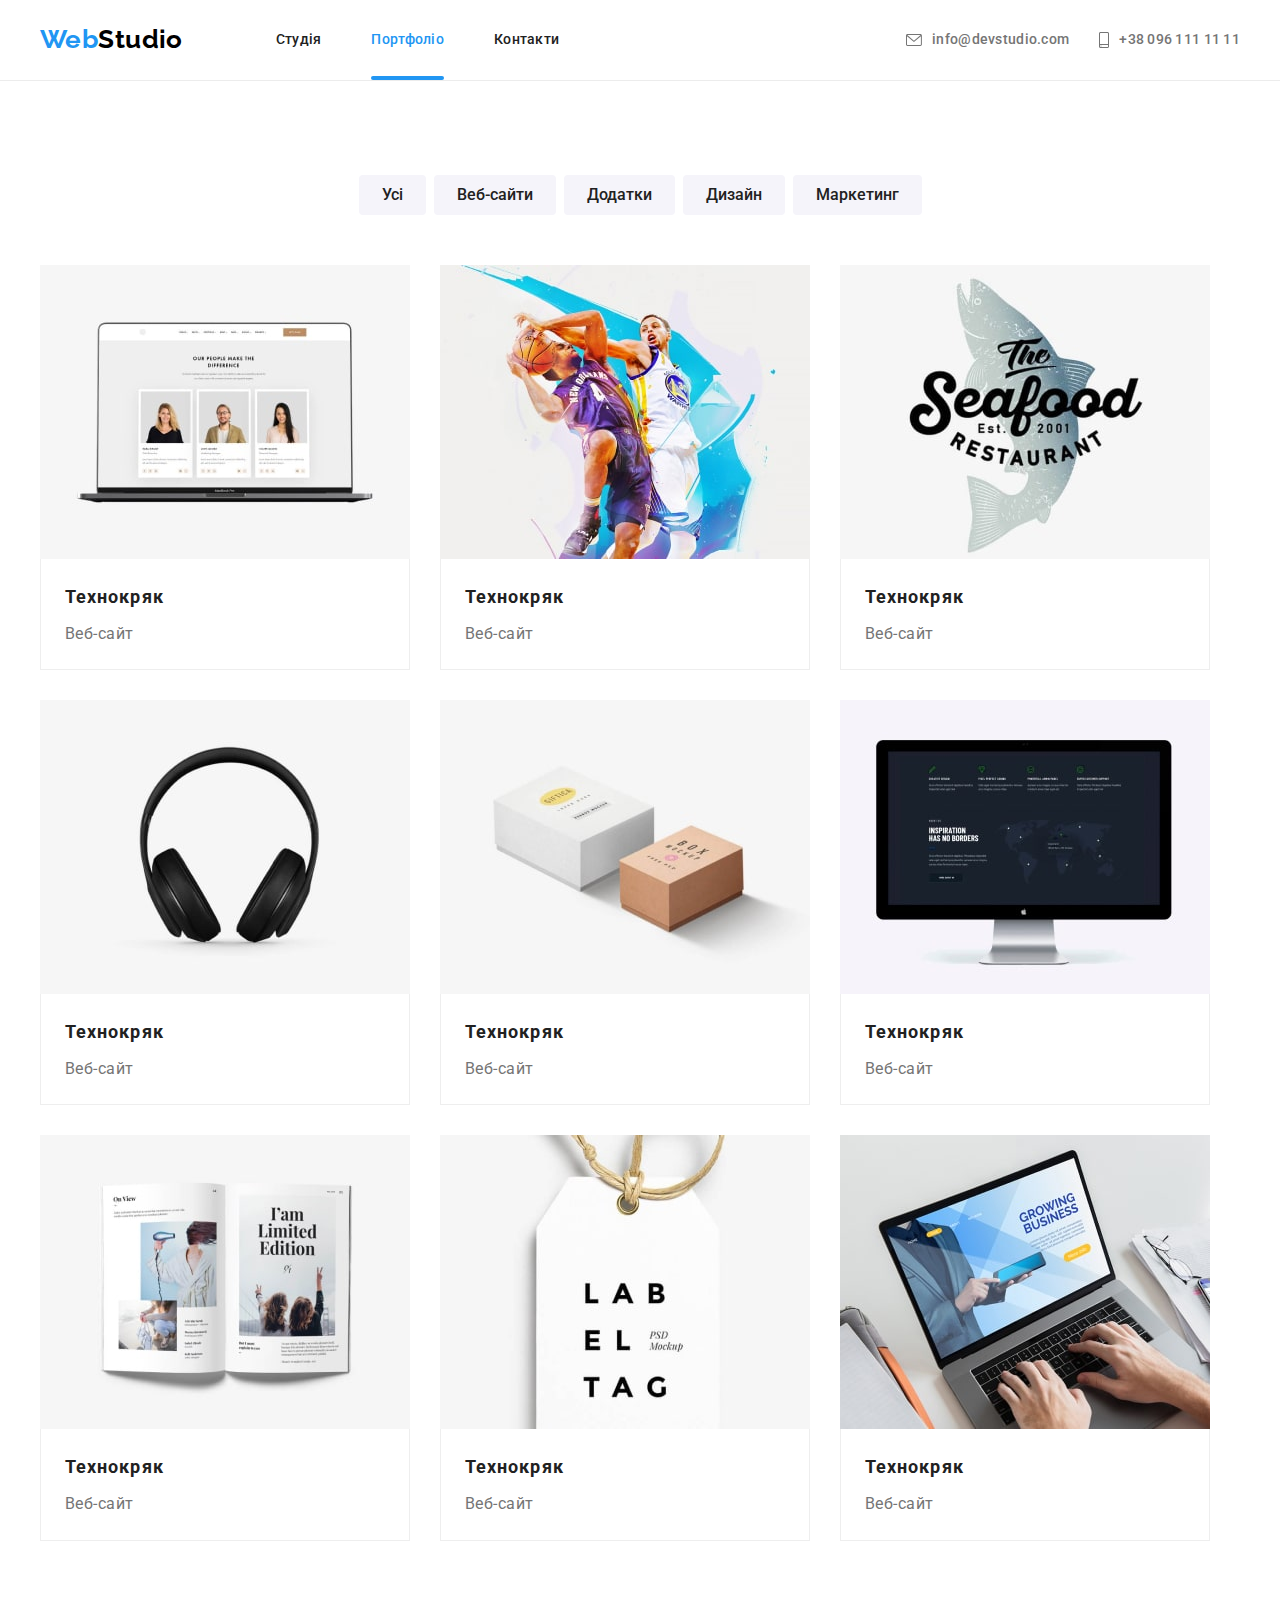
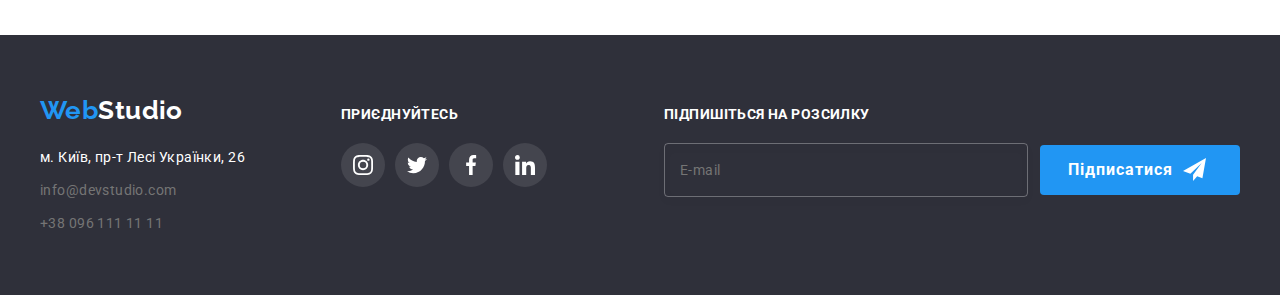
==== commit 2e947dd7: "Сделана разметка модалки form" ====
--- a/portfolio.html
+++ b/portfolio.html
@@ -343,17 +343,22 @@
             </li>
           </ul>
         </div>
+        <div class="foot-form-cont">
+          <p class="foot-title title">підпишіться на розсилку</p>
+          <form class="foot-form">
+            <label class="foot-form-lable">
+            <input type="email" name="emil" class="foot-form-input" />
+             <span class="foot-form-item">E-mail</span> </label>
+            <button type="submit" class="foot-button button">
+              Підписатися
+              <svg class="foot-button-icon" width="23" height="23">
+                <use href="./images/icons.svg#icon-send"></use>
+              </svg>
+            </button>
+          </form>
+        </div>
       </div>
     </footer>
-    <div class="backdrop is-hidden data-modal">
-      <div class="modal">
-        <button class="modal-button">
-          <svg width="18" height="18" class="modal-button-icon">
-            <use href="./images/icons.svg#icon-close-black-modal"></use>
-          </svg>
-        </button>
-      </div>
-    </div>
 
     <script src="./js/modal.js"></script>
   </body>
--- a/css/styles.css
+++ b/css/styles.css
@@ -625,12 +625,49 @@
   fill: currentColor;
 }
 
+/* ------foot-form-------- */
+
+.foot-form-cont {
+  margin-left: auto;
+}
 .foot-form {
-  margin-left: auto;
+  display: flex;
+  align-items: center;
+}
+.foot-form-input {
+  width: 358px;
+  height: 50px;
+
+  background-color: inherit;
+  border-radius: 4px;
+  border: 1px solid rgba(255, 255, 255, 0.3);
+  filter: drop-shadow(0px 4px 4px rgba(0, 0, 0, 0.15));
+  border-radius: 4px;
+}
+.foot-form-lable {
+  position: relative;
+  top: 0px;
+  left: 0px;
+}
+.foot-form-item {
+  position: absolute;
+  top: 50%;
+  left: 16px;
+  transform: translateY(-50%);
 }
 .foot-button {
+  /* display: block; */
+  display: flex;
+  align-items: center;
+
+  gap: 10px;
   min-width: 200px;
   padding: 10px 28px;
+  margin-left: 12px;
+}
+
+.foot-button-icon {
+  fill: currentColor;
 }
 
 /* --------portfolio------------- */
@@ -835,7 +872,8 @@
   top: 50%;
   left: 50%;
 
-  min-width: 528px;
+  padding: 40px;
+  width: 528px;
   min-height: 581px;
 
   background-color: var(--main-background);
@@ -851,7 +889,180 @@
   transition: 250ms; */
   /* opacity: 1; */
 }
-.modal-button {
+.modal-title {
+  font-weight: 700;
+  font-size: 20px;
+  line-height: 1.15;
+  text-align: center;
+  letter-spacing: 0.03em;
+  color: var(--second-color);
+  margin-bottom: 12px;
+}
+
+/* modal-form */
+/* .modal-form {
+  display: block;
+} */
+/* .modal-form-lable {
+  /* display: block; 
+position: relative;  
+} */
+/* .modal-form-lable:focus-within > .modal-form-input {
+  color: var(--accent-color);
+
+}
+.modal-form-lable:focus-within > .modal-form-icon {
+  border: 1px solid var(--accent-color);
+
+} */
+
+
+.form-lable-item {
+  display: inline-block;
+  margin-bottom: 4px;
+
+  font-weight: 400;
+  
+  font-size: 12px;
+  line-height: 1.17;
+  letter-spacing: 0.01em;
+}
+.modal-form-wrapper {
+  position: relative;
+  display: block;
+  margin-bottom: 10px;
+}
+
+.modal-form-icon {
+  position: absolute;
+  top: 50%;
+  transform: translateY(-50%);
+  left: 15px;
+}
+
+.modal-form-input {
+  display: block;
+  width: 100%;
+  height: 40px;
+ 
+  padding-left: 42px; 
+
+  border: 1px solid rgba(33, 33, 33, 0.2);
+  border-radius: 4px;
+
+  transition: outline-color 250ms, fill-color 250ms;
+  outline: transparent;
+}
+.modal-form-input:focus,
+.modal-form-input:hover,
+.modal-form-textarea:focus,
+.modal-form-textarea:hover
+ {
+  outline: 1px solid var(--accent-color);
+  
+  
+}
+.modal-form-input:focus + .modal-form-icon,
+.modal-form-input:hover +.modal-form-icon {
+  fill: var(--accent-color);
+}
+
+.modal-form-textarea {
+  padding: 12px 16px;
+  width: 100%;
+  height: 120px;
+  
+  margin-bottom: 20px;
+  border: 1px solid rgba(33, 33, 33, 0.2);
+  border-radius: 4px;
+  resize: none;
+
+  transition: outline-color 250ms;
+    outline: transparent;
+}
+.modal-form-textarea::placeholder {
+  font-weight: 400;
+  font-size: 12px;
+  line-height: 1.17;
+  letter-spacing: 0.01em;
+  color: rgba(117, 117, 117, 0.5);
+}
+
+.modal-checkbox-lable {
+  display: flex;
+  justify-content: center;
+  align-items: center;
+  
+  font-weight: 400;
+  font-size: 14px;
+  line-height: 1.71;
+  letter-spacing: 0.03em;
+  color: var(--brand-color);
+  margin-bottom: 30px;
+}
+/* .modal-agree-check {
+  outline: transparent;
+} */
+.modal-checkbox-block {
+  display: flex;
+  align-items: center;
+}
+/* .modal-checkbox-icon {
+  
+  outline: transparent;
+} */
+.modal-checkbox {
+  
+  appearance: none;
+} 
+.modal-checkbox-block {
+  display: flex;
+  justify-content: center;
+  align-items: center;
+  margin-right: 7px;
+
+  outline: 2px solid var(--second-color);
+  border-radius: 2px;
+
+  transition: outline-color 250ms;
+  transition: background-color 250ms;
+
+}
+.modal-checkbox:checked + .modal-checkbox-block {
+ 
+  background-color: var(--accent-color);
+  outline: 2px solid var(--accent-color);
+}
+/* .modal-agree-check:checked + .modal-agree-icon {
+background-color: #2196f3;
+} */
+
+.modal-checkbox-link {
+  margin-left: 4px;
+
+  font-weight: 400;
+  font-size: 14px;
+  line-height: 1.71;
+  letter-spacing: 0.03em;
+
+  color: var(--accent-color);
+}
+/* .modal-form .modal-button-send {
+  display: flex;
+  justify-content: center;
+  min-width: 200px;
+  padding: 10px 52px; */
+.modal-button-send {
+  display: block;
+  /* justify-content: center; */
+
+  width: 200px;
+  padding: 10px 52px;
+  margin-left: auto;
+  margin-right: auto;
+}
+
+.modal-button-close {
   position: absolute;
   top: 8px;
   right: 8px;
@@ -866,7 +1077,16 @@
   border-radius: 50%;
   color: var(--head-logo);
   background-color: var(--main-background);
-}
+
+  transition-property: color, box-shadow;
+  transition-duration: 250ms;
+  transition-timing-function: cubic-bezier(0.4, 0, 0.2, 1);
+  cursor: pointer;
+}
+.modal-button-close:hover {
+  fill: var(--accent-color);
+}
+
 /* .modal-button-smile {
   position: absolute;
   top: 50%;
--- a/css/styles.css
+++ b/css/styles.css
@@ -625,12 +625,49 @@
   fill: currentColor;
 }
 
+/* ------foot-form-------- */
+
+.foot-form-cont {
+  margin-left: auto;
+}
 .foot-form {
-  margin-left: auto;
+  display: flex;
+  align-items: center;
+}
+.foot-form-input {
+  width: 358px;
+  height: 50px;
+
+  background-color: inherit;
+  border-radius: 4px;
+  border: 1px solid rgba(255, 255, 255, 0.3);
+  filter: drop-shadow(0px 4px 4px rgba(0, 0, 0, 0.15));
+  border-radius: 4px;
+}
+.foot-form-lable {
+  position: relative;
+  top: 0px;
+  left: 0px;
+}
+.foot-form-item {
+  position: absolute;
+  top: 50%;
+  left: 16px;
+  transform: translateY(-50%);
 }
 .foot-button {
+  /* display: block; */
+  display: flex;
+  align-items: center;
+
+  gap: 10px;
   min-width: 200px;
   padding: 10px 28px;
+  margin-left: 12px;
+}
+
+.foot-button-icon {
+  fill: currentColor;
 }
 
 /* --------portfolio------------- */
@@ -835,7 +872,8 @@
   top: 50%;
   left: 50%;
 
-  min-width: 528px;
+  padding: 40px;
+  width: 528px;
   min-height: 581px;
 
   background-color: var(--main-background);
@@ -851,7 +889,180 @@
   transition: 250ms; */
   /* opacity: 1; */
 }
-.modal-button {
+.modal-title {
+  font-weight: 700;
+  font-size: 20px;
+  line-height: 1.15;
+  text-align: center;
+  letter-spacing: 0.03em;
+  color: var(--second-color);
+  margin-bottom: 12px;
+}
+
+/* modal-form */
+/* .modal-form {
+  display: block;
+} */
+/* .modal-form-lable {
+  /* display: block; 
+position: relative;  
+} */
+/* .modal-form-lable:focus-within > .modal-form-input {
+  color: var(--accent-color);
+
+}
+.modal-form-lable:focus-within > .modal-form-icon {
+  border: 1px solid var(--accent-color);
+
+} */
+
+
+.form-lable-item {
+  display: inline-block;
+  margin-bottom: 4px;
+
+  font-weight: 400;
+  
+  font-size: 12px;
+  line-height: 1.17;
+  letter-spacing: 0.01em;
+}
+.modal-form-wrapper {
+  position: relative;
+  display: block;
+  margin-bottom: 10px;
+}
+
+.modal-form-icon {
+  position: absolute;
+  top: 50%;
+  transform: translateY(-50%);
+  left: 15px;
+}
+
+.modal-form-input {
+  display: block;
+  width: 100%;
+  height: 40px;
+ 
+  padding-left: 42px; 
+
+  border: 1px solid rgba(33, 33, 33, 0.2);
+  border-radius: 4px;
+
+  transition: outline-color 250ms, fill-color 250ms;
+  outline: transparent;
+}
+.modal-form-input:focus,
+.modal-form-input:hover,
+.modal-form-textarea:focus,
+.modal-form-textarea:hover
+ {
+  outline: 1px solid var(--accent-color);
+  
+  
+}
+.modal-form-input:focus + .modal-form-icon,
+.modal-form-input:hover +.modal-form-icon {
+  fill: var(--accent-color);
+}
+
+.modal-form-textarea {
+  padding: 12px 16px;
+  width: 100%;
+  height: 120px;
+  
+  margin-bottom: 20px;
+  border: 1px solid rgba(33, 33, 33, 0.2);
+  border-radius: 4px;
+  resize: none;
+
+  transition: outline-color 250ms;
+    outline: transparent;
+}
+.modal-form-textarea::placeholder {
+  font-weight: 400;
+  font-size: 12px;
+  line-height: 1.17;
+  letter-spacing: 0.01em;
+  color: rgba(117, 117, 117, 0.5);
+}
+
+.modal-checkbox-lable {
+  display: flex;
+  justify-content: center;
+  align-items: center;
+  
+  font-weight: 400;
+  font-size: 14px;
+  line-height: 1.71;
+  letter-spacing: 0.03em;
+  color: var(--brand-color);
+  margin-bottom: 30px;
+}
+/* .modal-agree-check {
+  outline: transparent;
+} */
+.modal-checkbox-block {
+  display: flex;
+  align-items: center;
+}
+/* .modal-checkbox-icon {
+  
+  outline: transparent;
+} */
+.modal-checkbox {
+  
+  appearance: none;
+} 
+.modal-checkbox-block {
+  display: flex;
+  justify-content: center;
+  align-items: center;
+  margin-right: 7px;
+
+  outline: 2px solid var(--second-color);
+  border-radius: 2px;
+
+  transition: outline-color 250ms;
+  transition: background-color 250ms;
+
+}
+.modal-checkbox:checked + .modal-checkbox-block {
+ 
+  background-color: var(--accent-color);
+  outline: 2px solid var(--accent-color);
+}
+/* .modal-agree-check:checked + .modal-agree-icon {
+background-color: #2196f3;
+} */
+
+.modal-checkbox-link {
+  margin-left: 4px;
+
+  font-weight: 400;
+  font-size: 14px;
+  line-height: 1.71;
+  letter-spacing: 0.03em;
+
+  color: var(--accent-color);
+}
+/* .modal-form .modal-button-send {
+  display: flex;
+  justify-content: center;
+  min-width: 200px;
+  padding: 10px 52px; */
+.modal-button-send {
+  display: block;
+  /* justify-content: center; */
+
+  width: 200px;
+  padding: 10px 52px;
+  margin-left: auto;
+  margin-right: auto;
+}
+
+.modal-button-close {
   position: absolute;
   top: 8px;
   right: 8px;
@@ -866,7 +1077,16 @@
   border-radius: 50%;
   color: var(--head-logo);
   background-color: var(--main-background);
-}
+
+  transition-property: color, box-shadow;
+  transition-duration: 250ms;
+  transition-timing-function: cubic-bezier(0.4, 0, 0.2, 1);
+  cursor: pointer;
+}
+.modal-button-close:hover {
+  fill: var(--accent-color);
+}
+
 /* .modal-button-smile {
   position: absolute;
   top: 50%;
